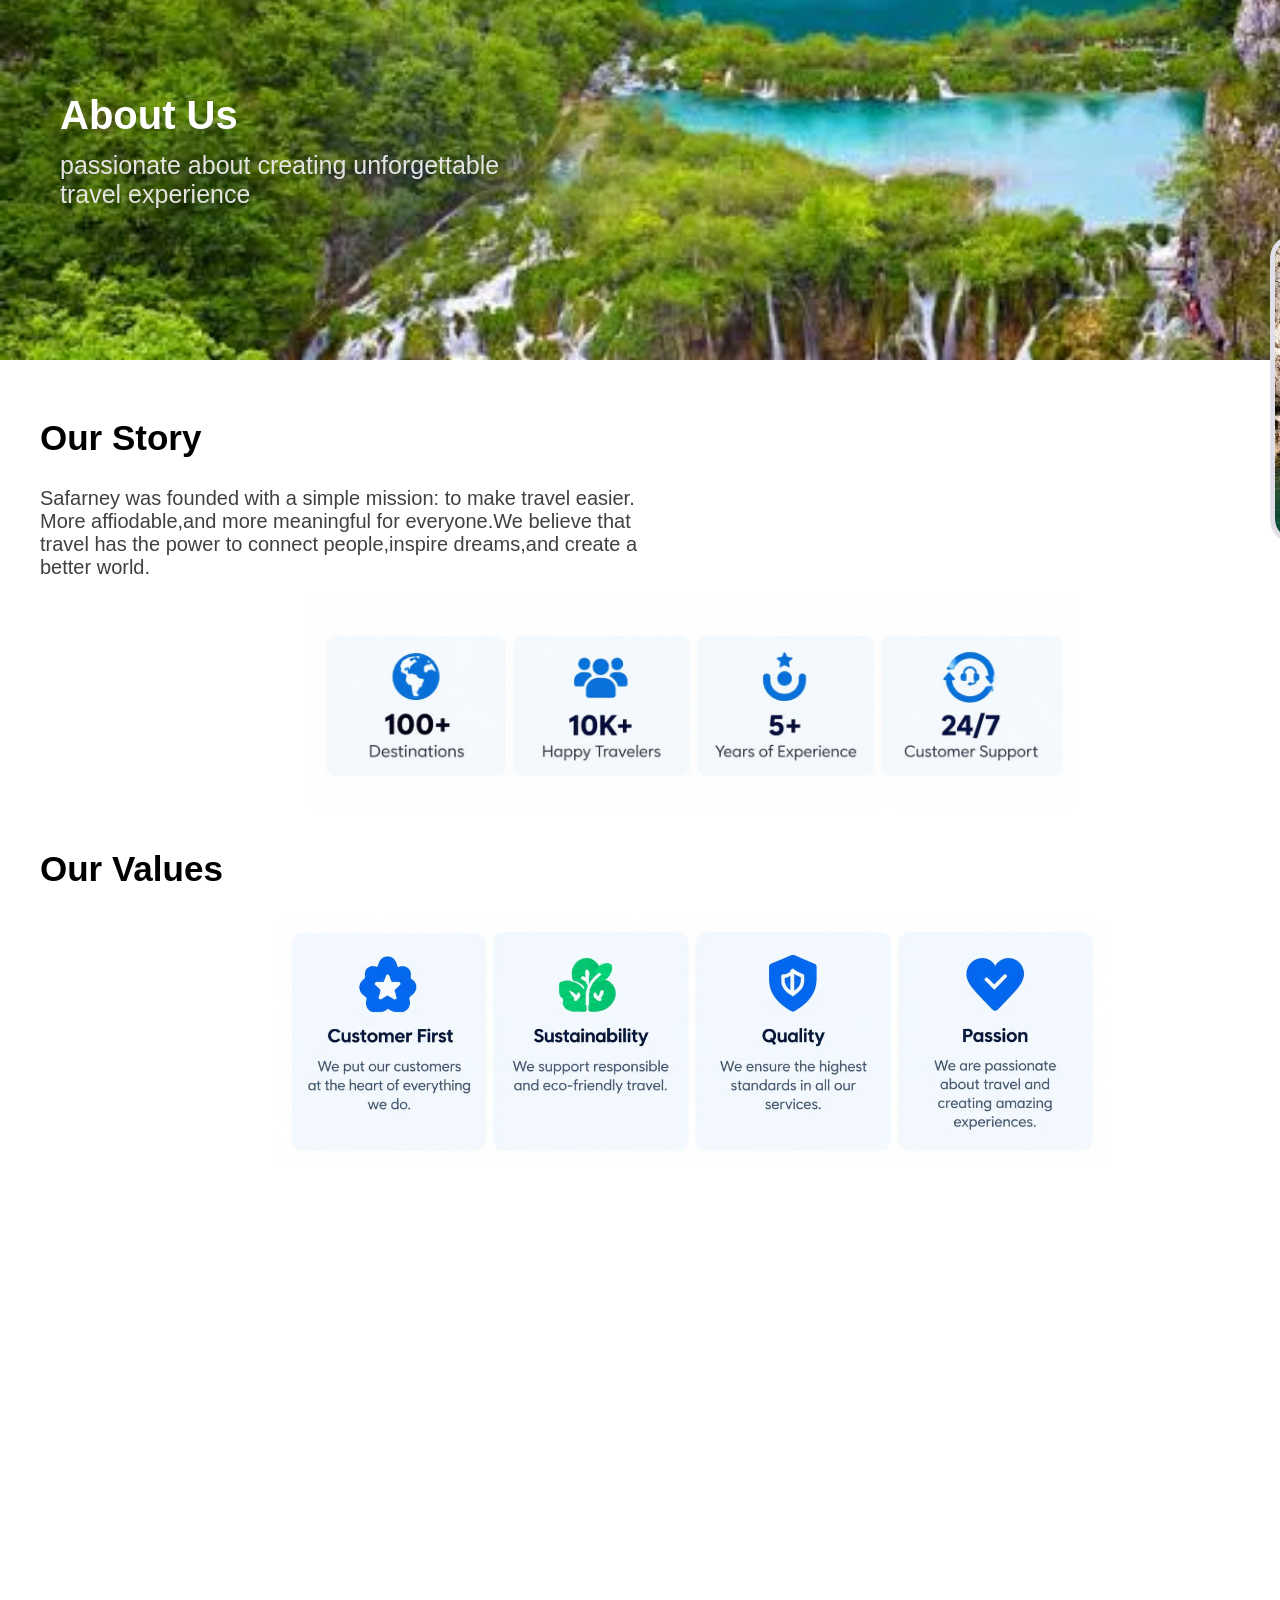
==== aboutus.html @ 7aa3c862 "pushhh" ====
<html>
    <head>
        <title> About Us</title>
        <meta charset=""UTF-8>
        <link rel="stylesheet" href="aboutus.css">
    </head>
</html>
<body>
    <section id="hero-section">
        <img src="img/images.jpg" alt="hero-section" id="heroimage">
<h1>About Us</h1>
<p>passionate about creating unforgettable<br> travel experience</p>
    </section>
    <section id="information">
        <div id="story">
            <h1>Our Story</h1>
            <p>Safarney was founded with a simple mission: to make travel easier.
                <br>More affiodable,and more meaningful for everyone.We believe that 
                <br>travel has the power to connect people,inspire dreams,and create 
                a<br> better world.</p>
                        <img src="img/PHOTO-2026-09-22-19-12-39.jpg" >

        </div>
    <div id="banner">
        <img src="img/images-5.jpg" >
    </div>
        <div id="value">
            <h1>Our Values</h1>
            <img src="img/PHOTO-2026-09-22-19-21-08.jpg">
        </div>
    </section>
</body>
---- aboutus.css ----
body{
    padding: 0;
    margin: 0;
    overflow-x:  hidden;
}
#heroimage{
    object-fit: cover;
    width: 1750px;
    height: 40%;
}
#hero-section h1{
    position: relative;
    bottom: 300px;
    left: 60px;
    font-family:'Lucida Sans', 'Lucida Sans Regular', 'Lucida Grande', 'Lucida Sans Unicode', Geneva, Verdana, sans-serif;
    color: white;
    font-size: 40px;
}
#hero-section p{
    position: relative;
    bottom: 320px;
    left: 60px;
    font-family:'Lucida Sans', 'Lucida Sans Regular', 'Lucida Grande', 'Lucida Sans Unicode', Geneva, Verdana, sans-serif;
    color: #e6e3e3;
    font-size: 25px;
}
#information{
position: relative;
bottom: 140px;
left: 40px;
}
#story h1 {
 font-family:'Lucida Sans', 'Lucida Sans Regular', 'Lucida Grande', 'Lucida Sans Unicode', Geneva, Verdana, sans-serif;
    color: rgb(0, 0, 0);
    font-size: 35px;
}
#story p {
  font-family:'Lucida Sans', 'Lucida Sans Regular', 'Lucida Grande', 'Lucida Sans Unicode', Geneva, Verdana, sans-serif;
    color: #404040;
    font-size: 20px;
}
#story img {
object-fit: cover;
    width: 60%;
    height: 210px;
    position: relative;
    left: 270px;

}
#story h1:hover{
    color: rgb(59, 121, 247);
}
#value h1:hover{
    color: rgb(59, 121, 247);
}
#story{
    padding: 0;
    margin: 0;
}
#value{
    padding: 0;
    margin: 0;
    position: relative;
    bottom: 300px;
}
#value img {
object-fit: cover;
    width: 65%;
    height: 250px;
    position: relative;
    left: 236px;
}
#value h1{
     font-family:'Lucida Sans', 'Lucida Sans Regular', 'Lucida Grande', 'Lucida Sans Unicode', Geneva, Verdana, sans-serif;
    color: rgb(0, 0, 0);
    font-size: 35px;
}
#banner{
    position: relative;
    right: -1230px;
    bottom: 575px;

}
#banner img{
    border: 5px solid rgb(224, 223, 232);
    height: 300px;
    width: 400px;
    border-radius: 25px;
}
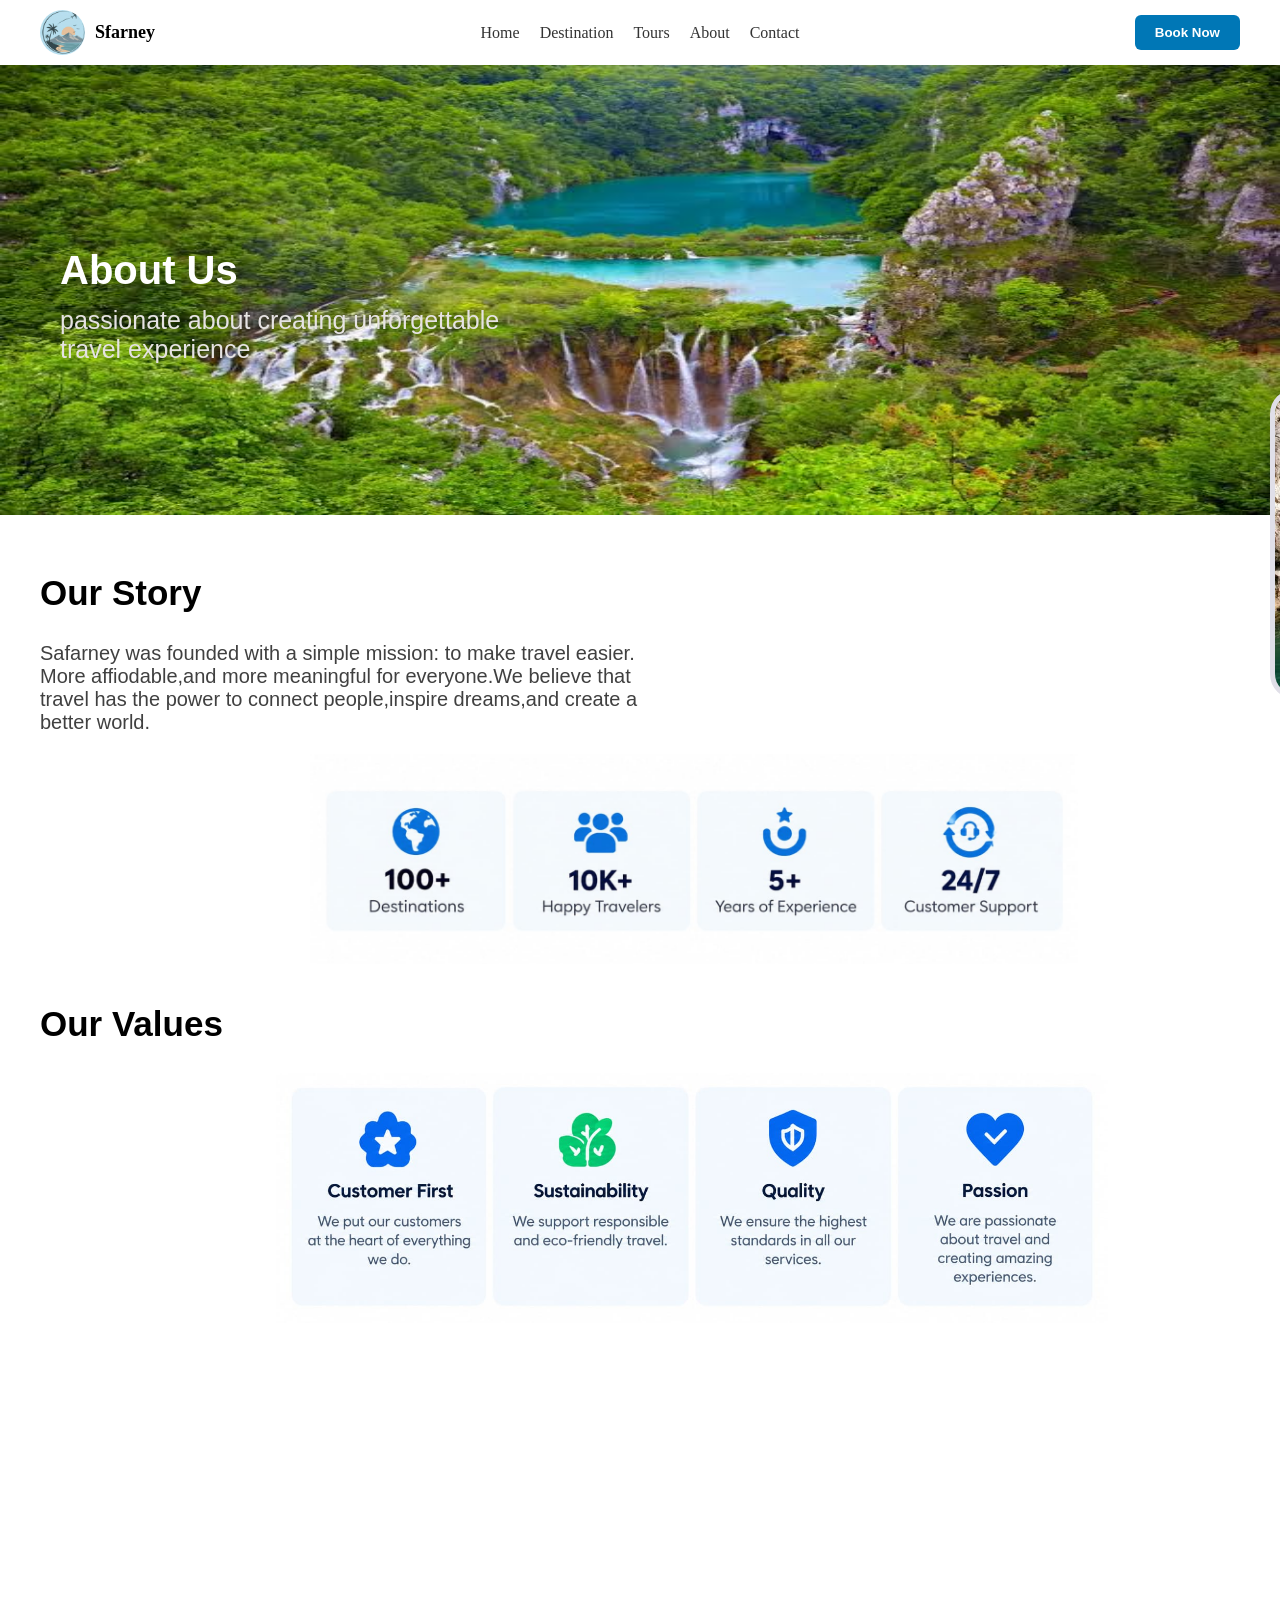
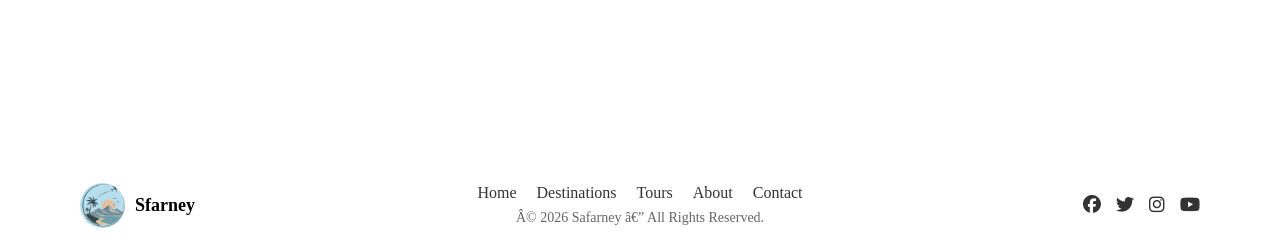
==== commit 0123f332: "update" ====
--- a/aboutus.html
+++ b/aboutus.html
@@ -3,9 +3,25 @@
         <title> About Us</title>
         <meta charset=""UTF-8>
         <link rel="stylesheet" href="aboutus.css">
+         <link rel="stylesheet" href="https://cdnjs.cloudflare.com/ajax/libs/font-awesome/6.4.0/css/all.min.css">
     </head>
-</html>
+
 <body>
+     <header class="navbar">
+        <div class="logo">
+           <img src="img/logo.jfif">
+            <span>Sfarney</span>
+        </div>
+        <nav class="nav">
+             <a href="index.html">Home</a>
+        <a href="destinations.html">Destination</a>
+         <a href="tour.html">Tours</a>
+        <a href="aboutus.html">About</a>
+        <a href="contact.html">Contact</a> 
+        </nav>
+        <a href="booking.html" id="book"><button class="book-btn">Book Now</button></a>
+    </header>
+    
     <section id="hero-section">
         <img src="img/images.jpg" alt="hero-section" id="heroimage">
 <h1>About Us</h1>
@@ -29,4 +45,30 @@
             <img src="img/PHOTO-2026-09-22-19-21-08.jpg">
         </div>
     </section>
-</body>+     <footer>
+    <div class="logo">
+           <img src="img/logo.jfif">
+            <span>Sfarney</span>
+        </div>
+ <div class="center-content">
+    <div class="nav">
+      <a href="index.html">Home</a>
+      <a href="destinations.html">Destinations</a>
+      <a href="tour.html">Tours</a>
+      <a href="aboutus.html">About</a>
+      <a href="contact.html">Contact</a>
+    </div>
+    <div class="foo">
+         <p>© 2026 Safarney — All Rights Reserved.</p>
+    </div>
+ </div>
+    <div class="social-icons">
+      <i class="fa-brands fa-facebook"></i>
+      <i class="fa-brands fa-twitter"></i>
+      <i class="fa-brands fa-instagram"></i>
+      <i class="fa-brands fa-youtube"></i>
+    </div>
+    
+  </footer>
+</body>
+</html>
--- a/aboutus.css
+++ b/aboutus.css
@@ -3,10 +3,156 @@
     margin: 0;
     overflow-x:  hidden;
 }
+.navbar {
+    display: flex;
+    justify-content: space-between;
+    align-items: center;
+    padding: 10px 40px;
+    background-color: #ffffff;
+    box-shadow: 0 2px 5px rgba(0,0,0,0.05);
+}
+
+
+.logo, 
+#book {
+    flex: 1;
+}
+
+.logo {
+    display: flex;
+    align-items: center;
+    gap: 8px;
+    font-size: 20px;
+    font-weight: bold;
+    color: #0b3954;
+}
+
+.logo img {
+    border-radius: 50%;
+    height: 60px;
+    object-fit: cover;
+}
+
+
+.nav {
+    display: flex;
+    justify-content: center;
+    align-items: center;
+    gap: 25px;
+    flex: 2; 
+}
+
+.nav a {
+    text-decoration: none;
+    color: #555;
+    font-size: 17px;
+    font-weight: 500;
+    white-space: nowrap; 
+}
+
+.nav a:hover {
+    color: #0077b6;
+    transition: 0.3s;
+}
+
+
+#book {
+    display: flex;
+    justify-content: flex-end;
+    text-decoration: none;
+}
+
+.book-btn {
+    background-color: #0077b6;
+    color: #fff;
+    border: none;
+    padding: 10px 20px;
+    border-radius: 6px;
+    cursor: pointer;
+    font-weight: 600;
+}
+
+.book-btn:hover {
+    background-color: #005f92;
+    transition: 0.3s;
+}
+footer {
+    display: flex;
+    justify-content: space-between;
+    align-items: center;
+    padding: 20px 80px;
+    background-color: #ffffff;
+    box-shadow: 0 2px 5px rgba(0, 0, 0, 0.05);
+    width: 100%;
+    box-sizing: border-box;
+}
+.logo {
+    display: flex;
+    align-items: center;
+    gap: 10px;
+    flex: 1; 
+}
+.logo img {
+    width: 45px;
+    height: 45px;
+    border-radius: 50%; 
+    object-fit: cover;
+}
+.logo span {
+    font-weight: bold;
+    font-size: 18px;
+    color: #000;
+}
+
+
+.center-content {
+    display: flex;
+    flex-direction: column;
+    align-items: center;
+    gap: 8px;
+}
+
+.nav {
+    display: flex;
+    gap: 20px;
+}
+
+.nav a {
+    text-decoration: none;
+    color: #333;
+    font-size: 16px;
+    font-weight: 500;
+}
+
+.foo p {
+    margin: 0;
+    font-size: 14px;
+    color: #666;
+}
+
+
+.social-icons {
+    display: flex;
+    justify-content: flex-end;
+    gap: 15px;
+    flex: 1; 
+    font-size: 18px;
+    color: #333;
+}
+
+.social-icons i {
+    cursor: pointer;
+    transition: color 0.3s;
+}
+
+.social-icons i:hover {
+    color: #007bff; 
+}
 #heroimage{
-    object-fit: cover;
-    width: 1750px;
-    height: 40%;
+    width: 100%;
+    height: 450px;
+    display: block;
+    object-position: center;
 }
 #hero-section h1{
     position: relative;
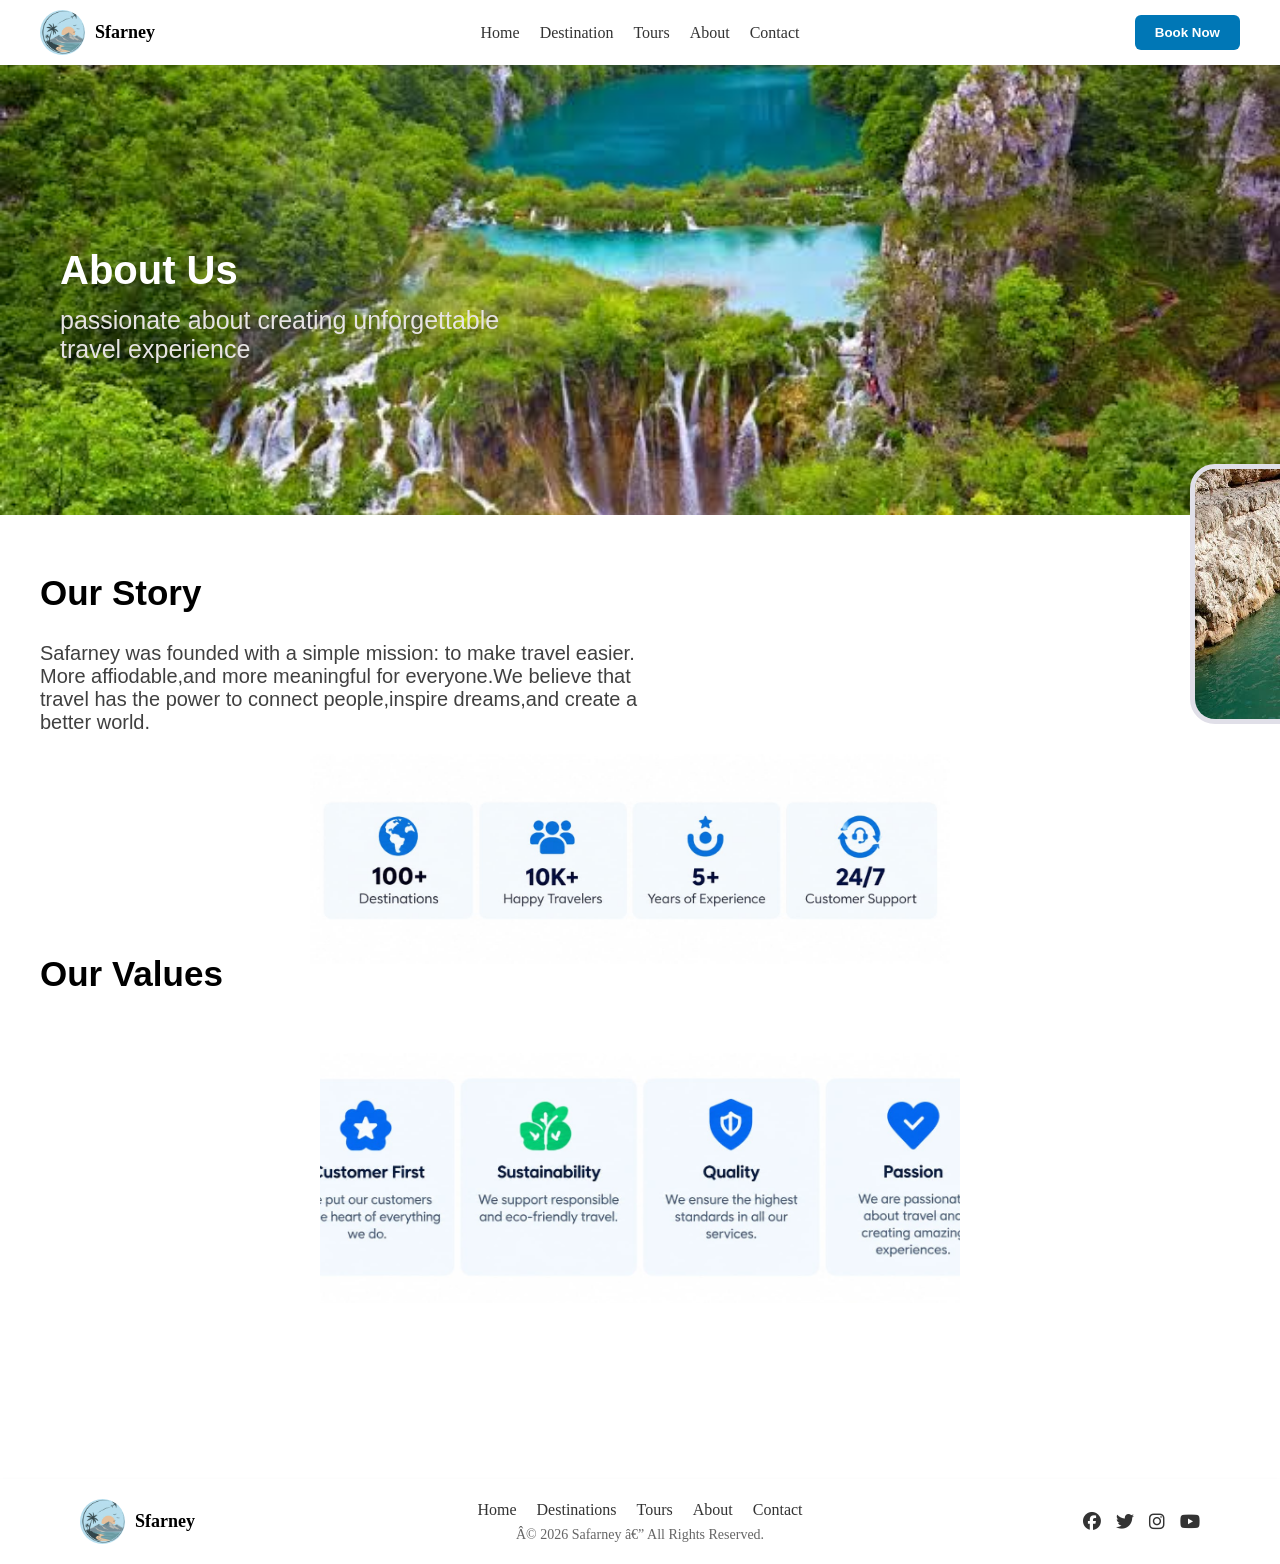
==== commit acd06a32: "update" ====
--- a/aboutus.html
+++ b/aboutus.html
@@ -23,7 +23,7 @@
     </header>
     
     <section id="hero-section">
-        <img src="img/images.jpg" alt="hero-section" id="heroimage">
+        <img src="img/images.jpg" id="heroimage">
 <h1>About Us</h1>
 <p>passionate about creating unforgettable<br> travel experience</p>
     </section>
@@ -45,6 +45,7 @@
             <img src="img/PHOTO-2026-09-22-19-21-08.jpg">
         </div>
     </section>
+
      <footer>
     <div class="logo">
            <img src="img/logo.jfif">
@@ -70,5 +71,6 @@
     </div>
     
   </footer>
+     
 </body>
 </html>
--- a/aboutus.css
+++ b/aboutus.css
@@ -70,6 +70,7 @@
     border-radius: 6px;
     cursor: pointer;
     font-weight: 600;
+
 }
 
 .book-btn:hover {
@@ -85,6 +86,7 @@
     box-shadow: 0 2px 5px rgba(0, 0, 0, 0.05);
     width: 100%;
     box-sizing: border-box;
+    margin-top: 190px;
 }
 .logo {
     display: flex;
@@ -92,6 +94,7 @@
     gap: 10px;
     flex: 1; 
 }
+
 .logo img {
     width: 45px;
     height: 45px;
@@ -148,11 +151,12 @@
 .social-icons i:hover {
     color: #007bff; 
 }
+
 #heroimage{
     width: 100%;
     height: 450px;
     display: block;
-    object-position: center;
+    object-fit: cover;
 }
 #hero-section h1{
     position: relative;
@@ -174,6 +178,8 @@
 position: relative;
 bottom: 140px;
 left: 40px;
+width: 100%;
+height: 64%;
 }
 #story h1 {
  font-family:'Lucida Sans', 'Lucida Sans Regular', 'Lucida Grande', 'Lucida Sans Unicode', Geneva, Verdana, sans-serif;
@@ -187,7 +193,7 @@
 }
 #story img {
 object-fit: cover;
-    width: 60%;
+    width: 50%;
     height: 210px;
     position: relative;
     left: 270px;
@@ -208,13 +214,17 @@
     margin: 0;
     position: relative;
     bottom: 300px;
+
 }
 #value img {
 object-fit: cover;
-    width: 65%;
+    width: 50%;
     height: 250px;
     position: relative;
-    left: 236px;
+    left: 250px;
+    padding: 10px;
+    margin: 20px;
+    margin-bottom: 100px;
 }
 #value h1{
      font-family:'Lucida Sans', 'Lucida Sans Regular', 'Lucida Grande', 'Lucida Sans Unicode', Geneva, Verdana, sans-serif;
@@ -223,13 +233,13 @@
 }
 #banner{
     position: relative;
-    right: -1230px;
-    bottom: 575px;
+    right: -1150px;
+    bottom: 500px;
 
 }
 #banner img{
     border: 5px solid rgb(224, 223, 232);
-    height: 300px;
-    width: 400px;
+    height: 250px;
+    width: 300px;
     border-radius: 25px;
 }
